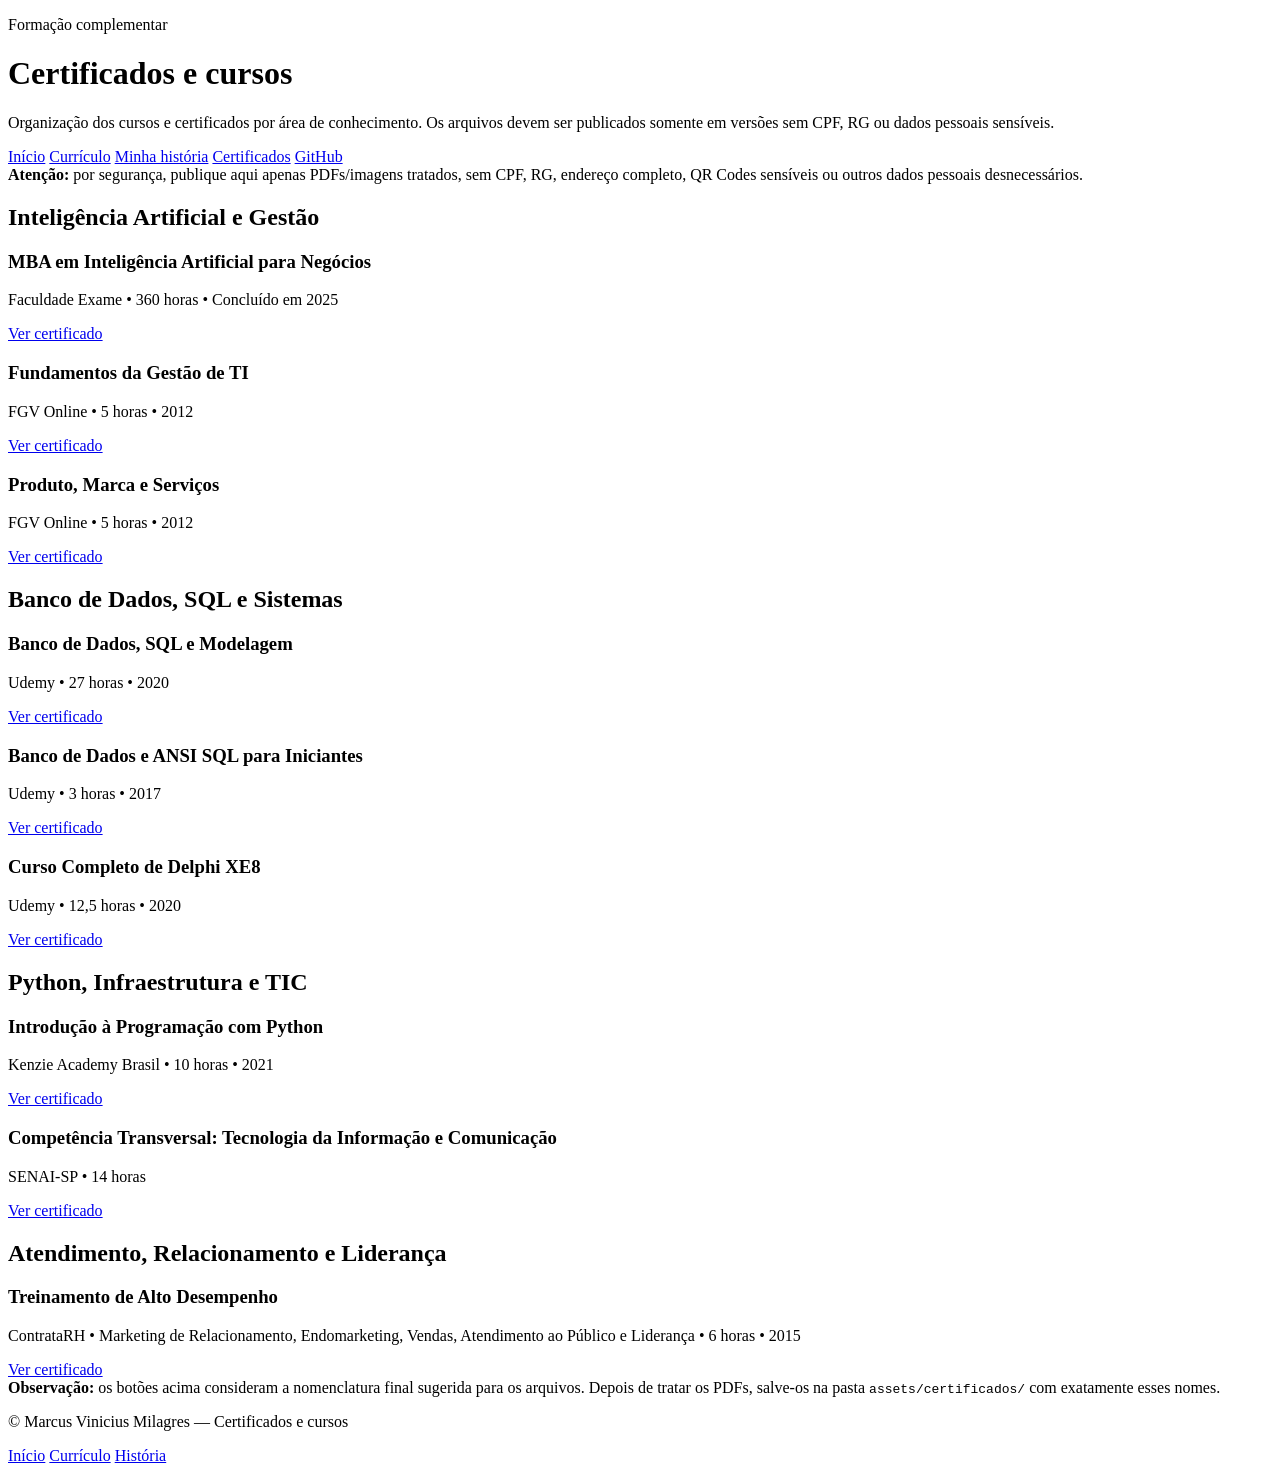
==== certificados.html @ ec6087a5 "Atualiza site profissional com currículo, história e certificados Atualiza site profissional com cur" ====
<!DOCTYPE html>
<html lang="pt-BR">
<head>
  <meta charset="UTF-8">
  <meta name="viewport" content="width=device-width, initial-scale=1.0">
  <title>Certificados e Cursos | Marcus Vinicius Milagres</title>
  <meta name="description" content="Certificados e cursos de Marcus Vinicius Milagres em Inteligência Artificial, Banco de Dados, SQL, Python, Delphi, TIC, Gestão de TI e Negócios.">
  <link rel="preconnect" href="https://fonts.gstatic.com">
  <link href="https://fonts.googleapis.com/css2?family=Open+Sans:wght@400;600;700;800&display=swap" rel="stylesheet">
  <link rel="stylesheet" href="./assets/css/style.css">
</head>
<body>
  <header class="page-header">
    <div class="container">
      <p class="eyebrow">Formação complementar</p>
      <h1>Certificados e cursos</h1>
      <p>
        Organização dos cursos e certificados por área de conhecimento. Os arquivos devem ser publicados
        somente em versões sem CPF, RG ou dados pessoais sensíveis.
      </p>
    </div>
  </header>

  <nav class="main-nav">
    <div class="container nav-content">
      <a href="./index.html">Início</a>
      <a href="./curriculo.html">Currículo</a>
      <a href="./historia.html">Minha história</a>
      <a href="./certificados.html">Certificados</a>
      <a href="https://github.com/ViniMilagres">GitHub</a>
    </div>
  </nav>

  <main>
    <section class="section">
      <div class="container">
        <div class="notice">
          <strong>Atenção:</strong> por segurança, publique aqui apenas PDFs/imagens tratados, sem CPF, RG,
          endereço completo, QR Codes sensíveis ou outros dados pessoais desnecessários.
        </div>

        <h2>Inteligência Artificial e Gestão</h2>
        <div class="cards-grid certificates-grid">
          <article class="card certificate-card">
            <h3>MBA em Inteligência Artificial para Negócios</h3>
            <p>Faculdade Exame • 360 horas • Concluído em 2025</p>
            <a class="btn btn-small" href="./assets/certificados/mba-inteligencia-artificial-negocios.pdf">Ver certificado</a>
          </article>

          <article class="card certificate-card">
            <h3>Fundamentos da Gestão de TI</h3>
            <p>FGV Online • 5 horas • 2012</p>
            <a class="btn btn-small" href="./assets/certificados/fundamentos-gestao-ti-fgv.pdf">Ver certificado</a>
          </article>

          <article class="card certificate-card">
            <h3>Produto, Marca e Serviços</h3>
            <p>FGV Online • 5 horas • 2012</p>
            <a class="btn btn-small" href="./assets/certificados/produto-marca-servicos-fgv.pdf">Ver certificado</a>
          </article>
        </div>

        <h2 class="mt-large">Banco de Dados, SQL e Sistemas</h2>
        <div class="cards-grid certificates-grid">
          <article class="card certificate-card">
            <h3>Banco de Dados, SQL e Modelagem</h3>
            <p>Udemy • 27 horas • 2020</p>
            <a class="btn btn-small" href="./assets/certificados/banco-de-dados-sql-modelagem.pdf">Ver certificado</a>
          </article>

          <article class="card certificate-card">
            <h3>Banco de Dados e ANSI SQL para Iniciantes</h3>
            <p>Udemy • 3 horas • 2017</p>
            <a class="btn btn-small" href="./assets/certificados/banco-de-dados-ansi-sql-iniciantes.pdf">Ver certificado</a>
          </article>

          <article class="card certificate-card">
            <h3>Curso Completo de Delphi XE8</h3>
            <p>Udemy • 12,5 horas • 2020</p>
            <a class="btn btn-small" href="./assets/certificados/delphi-xe8.pdf">Ver certificado</a>
          </article>
        </div>

        <h2 class="mt-large">Python, Infraestrutura e TIC</h2>
        <div class="cards-grid certificates-grid">
          <article class="card certificate-card">
            <h3>Introdução à Programação com Python</h3>
            <p>Kenzie Academy Brasil • 10 horas • 2021</p>
            <a class="btn btn-small" href="./assets/certificados/introducao-python-kenzie.pdf">Ver certificado</a>
          </article>

          <article class="card certificate-card">
            <h3>Competência Transversal: Tecnologia da Informação e Comunicação</h3>
            <p>SENAI-SP • 14 horas</p>
            <a class="btn btn-small" href="./assets/certificados/tic-senai-sp.pdf">Ver certificado</a>
          </article>
        </div>

        <h2 class="mt-large">Atendimento, Relacionamento e Liderança</h2>
        <div class="cards-grid certificates-grid">
          <article class="card certificate-card">
            <h3>Treinamento de Alto Desempenho</h3>
            <p>ContrataRH • Marketing de Relacionamento, Endomarketing, Vendas, Atendimento ao Público e Liderança • 6 horas • 2015</p>
            <a class="btn btn-small" href="./assets/certificados/treinamento-alto-desempenho-contratarh.pdf">Ver certificado</a>
          </article>
        </div>

        <div class="notice notice-secondary">
          <strong>Observação:</strong> os botões acima consideram a nomenclatura final sugerida para os arquivos.
          Depois de tratar os PDFs, salve-os na pasta <code>assets/certificados/</code> com exatamente esses nomes.
        </div>
      </div>
    </section>
  </main>

  <footer class="site-footer">
    <div class="container footer-grid">
      <p>© Marcus Vinicius Milagres — Certificados e cursos</p>
      <div>
        <a href="./index.html">Início</a>
        <a href="./curriculo.html">Currículo</a>
        <a href="./historia.html">História</a>
      </div>
    </div>
  </footer>
</body>
</html>
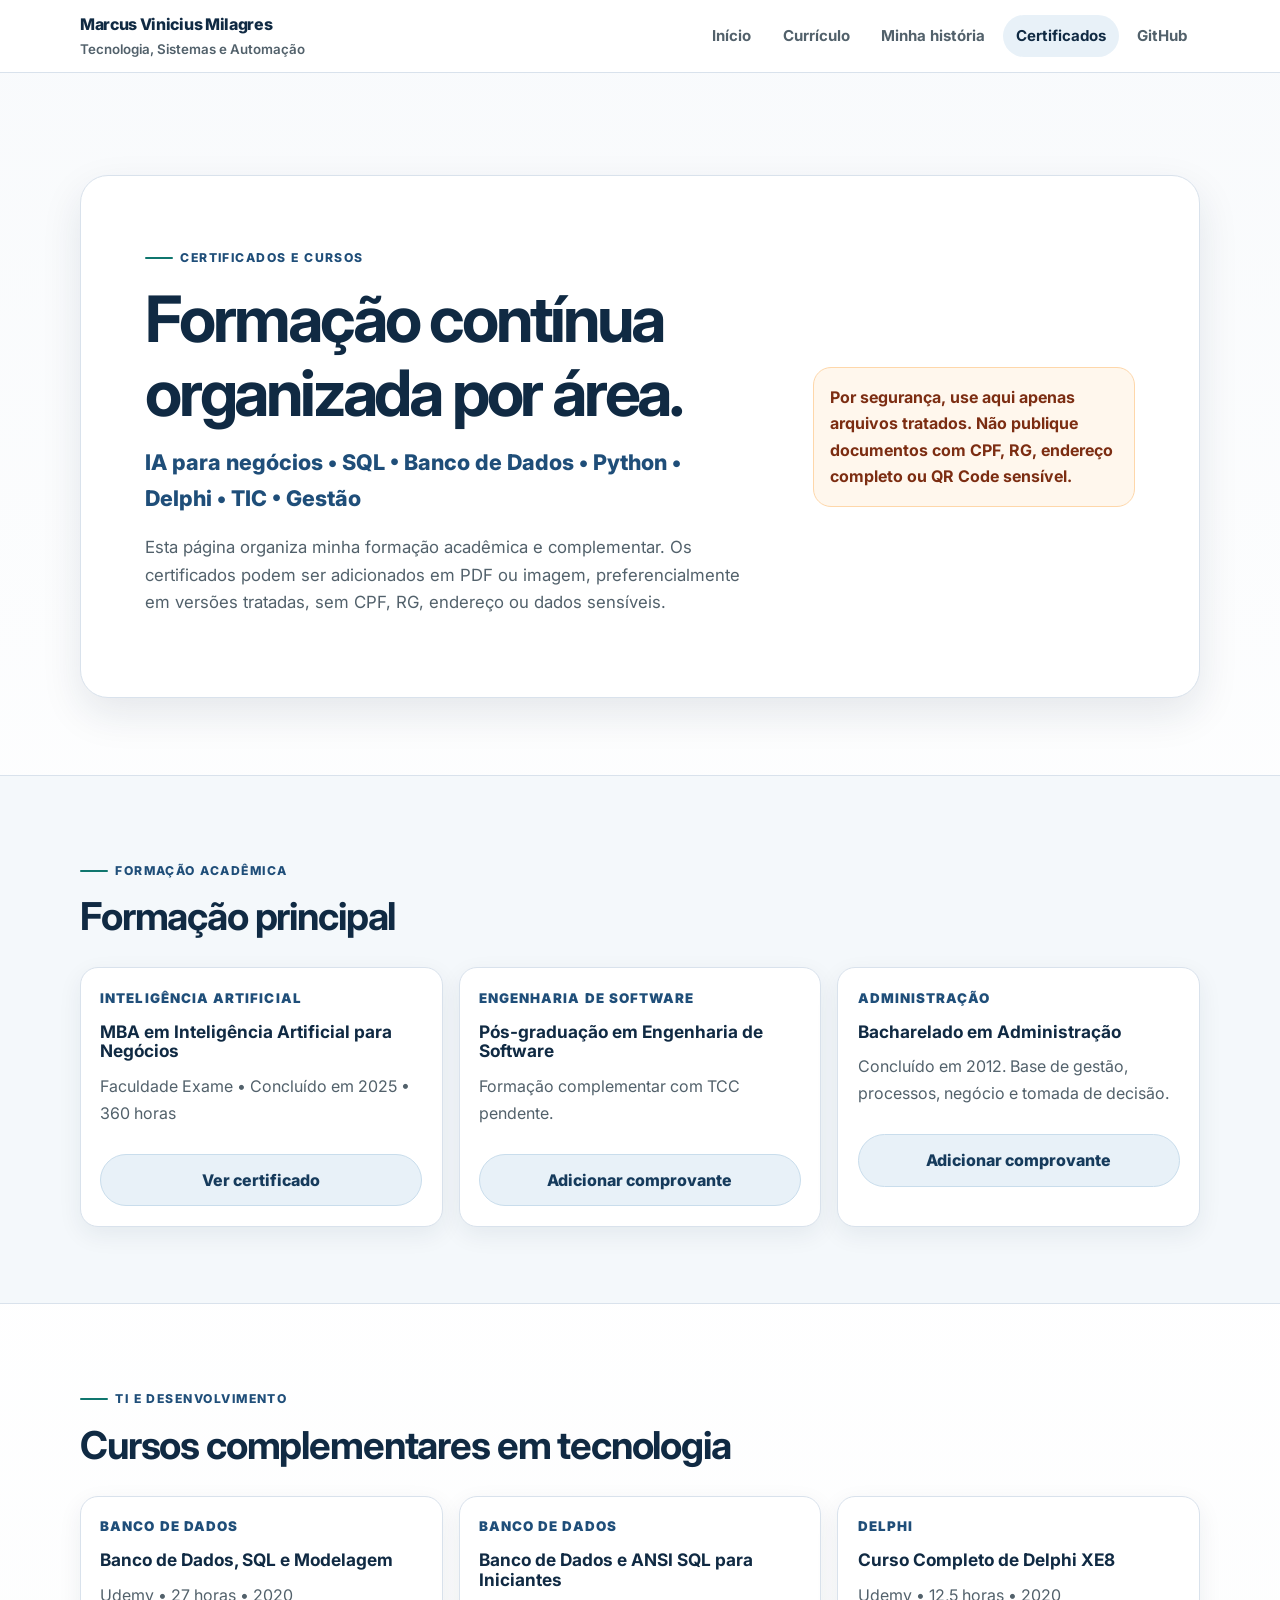
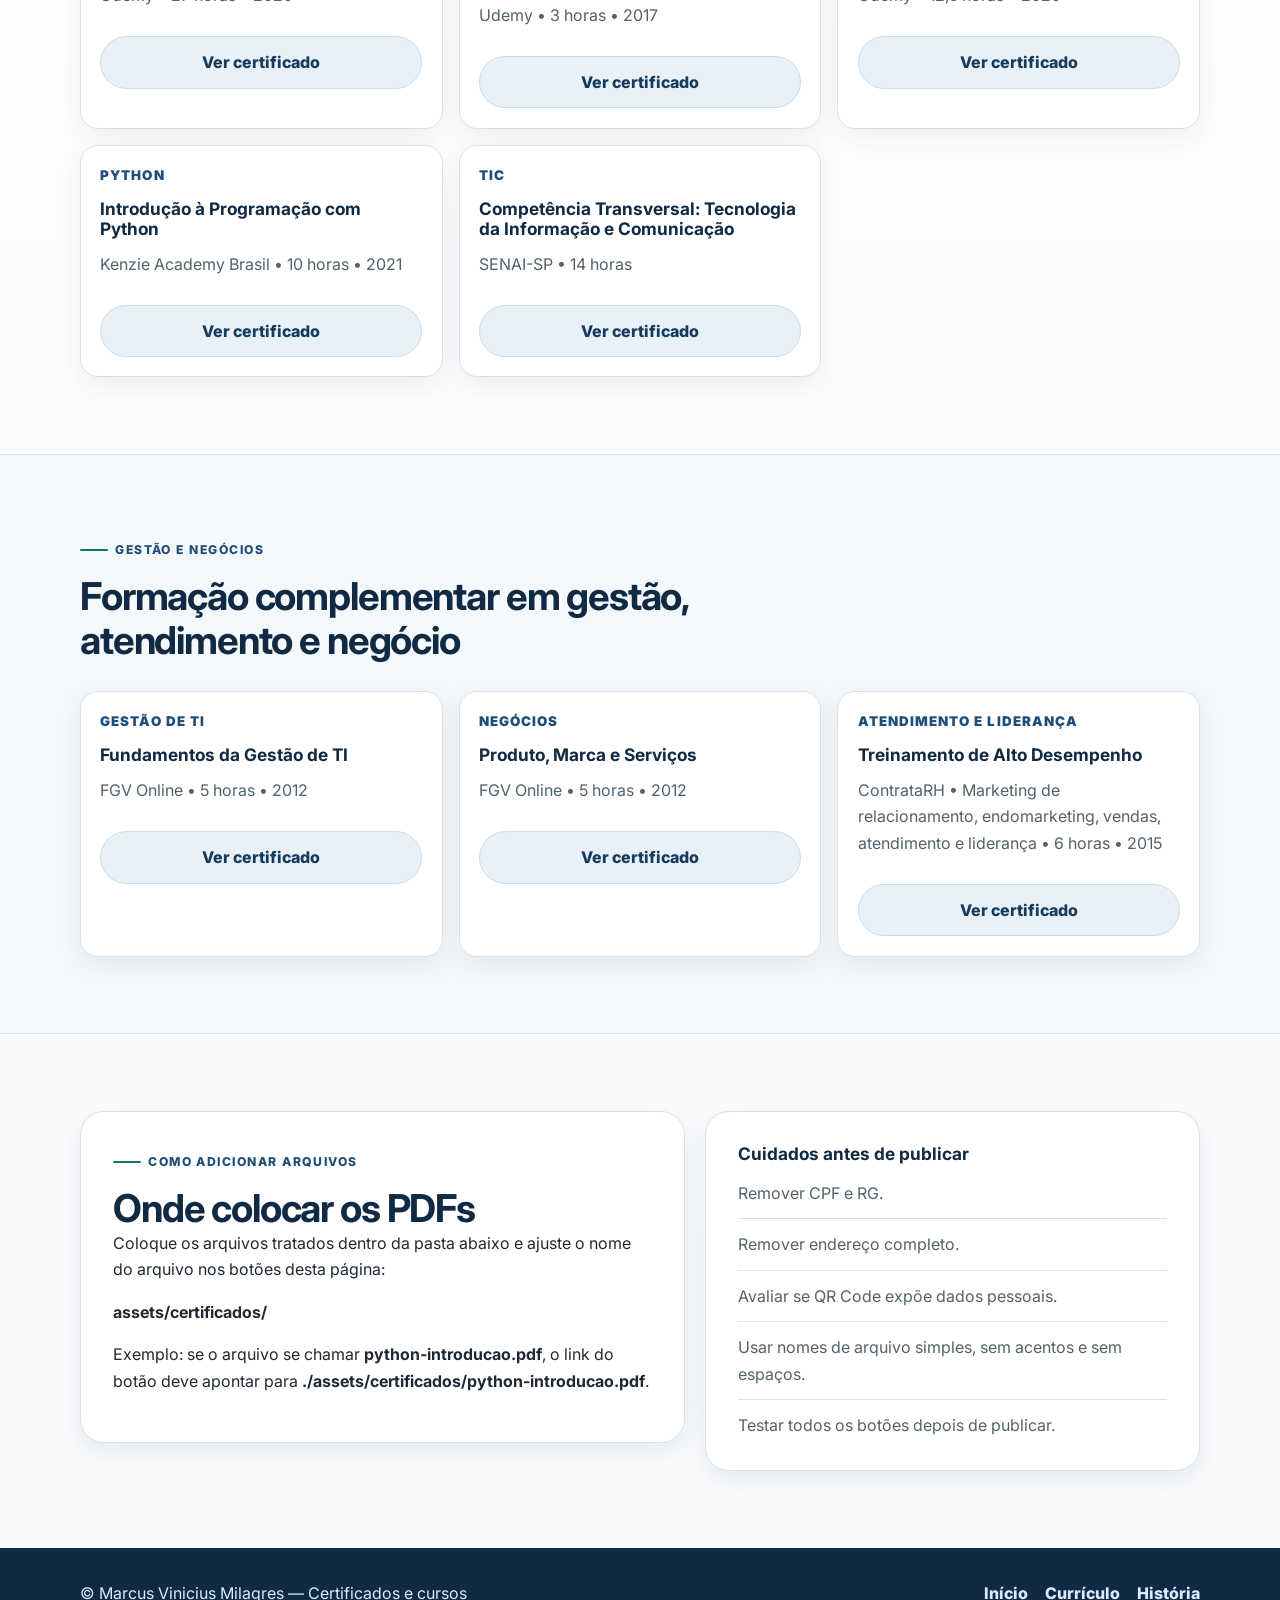
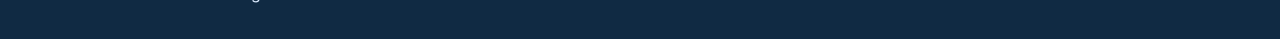
==== commit b0ce4784: "Melhora visual responsivo do site profissional Melhora visual responsivo do site profissional" ====
--- a/certificados.html
+++ b/certificados.html
@@ -4,116 +4,186 @@
   <meta charset="UTF-8">
   <meta name="viewport" content="width=device-width, initial-scale=1.0">
   <title>Certificados e Cursos | Marcus Vinicius Milagres</title>
-  <meta name="description" content="Certificados e cursos de Marcus Vinicius Milagres em Inteligência Artificial, Banco de Dados, SQL, Python, Delphi, TIC, Gestão de TI e Negócios.">
-  <link rel="preconnect" href="https://fonts.gstatic.com">
-  <link href="https://fonts.googleapis.com/css2?family=Open+Sans:wght@400;600;700;800&display=swap" rel="stylesheet">
+  <meta name="description" content="Certificados e cursos de Marcus Vinicius Milagres em IA, banco de dados, SQL, Python, Delphi, TIC, gestão e negócios.">
+  <link rel="preconnect" href="https://fonts.googleapis.com">
+  <link rel="preconnect" href="https://fonts.gstatic.com" crossorigin>
+  <link href="https://fonts.googleapis.com/css2?family=Inter:wght@400;500;600;700;800;900&display=swap" rel="stylesheet">
   <link rel="stylesheet" href="./assets/css/style.css">
 </head>
 <body>
-  <header class="page-header">
-    <div class="container">
-      <p class="eyebrow">Formação complementar</p>
-      <h1>Certificados e cursos</h1>
-      <p>
-        Organização dos cursos e certificados por área de conhecimento. Os arquivos devem ser publicados
-        somente em versões sem CPF, RG ou dados pessoais sensíveis.
-      </p>
+  <header class="topbar">
+    <div class="container navbar">
+      <a class="brand" href="./index.html">
+        Marcus Vinicius Milagres
+        <small>Tecnologia, Sistemas e Automação</small>
+      </a>
+      <nav class="nav-links" aria-label="Menu principal">
+        <a href="./index.html">Início</a>
+        <a href="./curriculo.html">Currículo</a>
+        <a href="./historia.html">Minha história</a>
+        <a class="ativo" href="./certificados.html">Certificados</a>
+        <a href="https://github.com/ViniMilagres">GitHub</a>
+      </nav>
     </div>
   </header>
 
-  <nav class="main-nav">
-    <div class="container nav-content">
-      <a href="./index.html">Início</a>
-      <a href="./curriculo.html">Currículo</a>
-      <a href="./historia.html">Minha história</a>
-      <a href="./certificados.html">Certificados</a>
-      <a href="https://github.com/ViniMilagres">GitHub</a>
-    </div>
-  </nav>
+  <main>
+    <section class="page-hero">
+      <div class="container hero-card">
+        <div>
+          <p class="eyebrow">Certificados e cursos</p>
+          <h1>Formação contínua organizada por área.</h1>
+          <p class="hero-subtitle">IA para negócios • SQL • Banco de Dados • Python • Delphi • TIC • Gestão</p>
+          <p class="hero-text">
+            Esta página organiza minha formação acadêmica e complementar. Os certificados podem ser adicionados em PDF ou imagem,
+            preferencialmente em versões tratadas, sem CPF, RG, endereço ou dados sensíveis.
+          </p>
+        </div>
+        <aside class="note">
+          Por segurança, use aqui apenas arquivos tratados. Não publique documentos com CPF, RG, endereço completo ou QR Code sensível.
+        </aside>
+      </div>
+    </section>
 
-  <main>
+    <section class="section section-muted">
+      <div class="container">
+        <div class="section-head">
+          <p class="eyebrow">Formação acadêmica</p>
+          <h2>Formação principal</h2>
+        </div>
+
+        <div class="certificate-grid">
+          <article class="certificate-card">
+            <small>Inteligência Artificial</small>
+            <h3>MBA em Inteligência Artificial para Negócios</h3>
+            <p>Faculdade Exame • Concluído em 2025 • 360 horas</p>
+            <a class="btn btn-secondary" href="./assets/certificados/mba-inteligencia-artificial.pdf">Ver certificado</a>
+          </article>
+
+          <article class="certificate-card">
+            <small>Engenharia de Software</small>
+            <h3>Pós-graduação em Engenharia de Software</h3>
+            <p>Formação complementar com TCC pendente.</p>
+            <a class="btn btn-secondary" href="#">Adicionar comprovante</a>
+          </article>
+
+          <article class="certificate-card">
+            <small>Administração</small>
+            <h3>Bacharelado em Administração</h3>
+            <p>Concluído em 2012. Base de gestão, processos, negócio e tomada de decisão.</p>
+            <a class="btn btn-secondary" href="#">Adicionar comprovante</a>
+          </article>
+        </div>
+      </div>
+    </section>
+
     <section class="section">
       <div class="container">
-        <div class="notice">
-          <strong>Atenção:</strong> por segurança, publique aqui apenas PDFs/imagens tratados, sem CPF, RG,
-          endereço completo, QR Codes sensíveis ou outros dados pessoais desnecessários.
+        <div class="section-head">
+          <p class="eyebrow">TI e desenvolvimento</p>
+          <h2>Cursos complementares em tecnologia</h2>
         </div>
 
-        <h2>Inteligência Artificial e Gestão</h2>
-        <div class="cards-grid certificates-grid">
-          <article class="card certificate-card">
-            <h3>MBA em Inteligência Artificial para Negócios</h3>
-            <p>Faculdade Exame • 360 horas • Concluído em 2025</p>
-            <a class="btn btn-small" href="./assets/certificados/mba-inteligencia-artificial-negocios.pdf">Ver certificado</a>
+        <div class="certificate-grid">
+          <article class="certificate-card">
+            <small>Banco de Dados</small>
+            <h3>Banco de Dados, SQL e Modelagem</h3>
+            <p>Udemy • 27 horas • 2020</p>
+            <a class="btn btn-secondary" href="./assets/certificados/banco-de-dados-sql-modelagem.pdf">Ver certificado</a>
           </article>
 
-          <article class="card certificate-card">
+          <article class="certificate-card">
+            <small>Banco de Dados</small>
+            <h3>Banco de Dados e ANSI SQL para Iniciantes</h3>
+            <p>Udemy • 3 horas • 2017</p>
+            <a class="btn btn-secondary" href="./assets/certificados/banco-de-dados-ansi-sql.pdf">Ver certificado</a>
+          </article>
+
+          <article class="certificate-card">
+            <small>Delphi</small>
+            <h3>Curso Completo de Delphi XE8</h3>
+            <p>Udemy • 12,5 horas • 2020</p>
+            <a class="btn btn-secondary" href="./assets/certificados/delphi-xe8.pdf">Ver certificado</a>
+          </article>
+
+          <article class="certificate-card">
+            <small>Python</small>
+            <h3>Introdução à Programação com Python</h3>
+            <p>Kenzie Academy Brasil • 10 horas • 2021</p>
+            <a class="btn btn-secondary" href="./assets/certificados/python-introducao.pdf">Ver certificado</a>
+          </article>
+
+          <article class="certificate-card">
+            <small>TIC</small>
+            <h3>Competência Transversal: Tecnologia da Informação e Comunicação</h3>
+            <p>SENAI-SP • 14 horas</p>
+            <a class="btn btn-secondary" href="./assets/certificados/tic-senai.pdf">Ver certificado</a>
+          </article>
+        </div>
+      </div>
+    </section>
+
+    <section class="section section-muted">
+      <div class="container">
+        <div class="section-head">
+          <p class="eyebrow">Gestão e negócios</p>
+          <h2>Formação complementar em gestão, atendimento e negócio</h2>
+        </div>
+
+        <div class="certificate-grid">
+          <article class="certificate-card">
+            <small>Gestão de TI</small>
             <h3>Fundamentos da Gestão de TI</h3>
             <p>FGV Online • 5 horas • 2012</p>
-            <a class="btn btn-small" href="./assets/certificados/fundamentos-gestao-ti-fgv.pdf">Ver certificado</a>
+            <a class="btn btn-secondary" href="./assets/certificados/fundamentos-gestao-ti-fgv.pdf">Ver certificado</a>
           </article>
 
-          <article class="card certificate-card">
+          <article class="certificate-card">
+            <small>Negócios</small>
             <h3>Produto, Marca e Serviços</h3>
             <p>FGV Online • 5 horas • 2012</p>
-            <a class="btn btn-small" href="./assets/certificados/produto-marca-servicos-fgv.pdf">Ver certificado</a>
+            <a class="btn btn-secondary" href="./assets/certificados/produto-marca-servicos-fgv.pdf">Ver certificado</a>
+          </article>
+
+          <article class="certificate-card">
+            <small>Atendimento e liderança</small>
+            <h3>Treinamento de Alto Desempenho</h3>
+            <p>ContrataRH • Marketing de relacionamento, endomarketing, vendas, atendimento e liderança • 6 horas • 2015</p>
+            <a class="btn btn-secondary" href="./assets/certificados/alto-desempenho-contratarh.pdf">Ver certificado</a>
           </article>
         </div>
+      </div>
+    </section>
 
-        <h2 class="mt-large">Banco de Dados, SQL e Sistemas</h2>
-        <div class="cards-grid certificates-grid">
-          <article class="card certificate-card">
-            <h3>Banco de Dados, SQL e Modelagem</h3>
-            <p>Udemy • 27 horas • 2020</p>
-            <a class="btn btn-small" href="./assets/certificados/banco-de-dados-sql-modelagem.pdf">Ver certificado</a>
-          </article>
-
-          <article class="card certificate-card">
-            <h3>Banco de Dados e ANSI SQL para Iniciantes</h3>
-            <p>Udemy • 3 horas • 2017</p>
-            <a class="btn btn-small" href="./assets/certificados/banco-de-dados-ansi-sql-iniciantes.pdf">Ver certificado</a>
-          </article>
-
-          <article class="card certificate-card">
-            <h3>Curso Completo de Delphi XE8</h3>
-            <p>Udemy • 12,5 horas • 2020</p>
-            <a class="btn btn-small" href="./assets/certificados/delphi-xe8.pdf">Ver certificado</a>
-          </article>
+    <section class="section">
+      <div class="container grid-2">
+        <div class="resume-panel">
+          <p class="eyebrow">Como adicionar arquivos</p>
+          <h2>Onde colocar os PDFs</h2>
+          <p>
+            Coloque os arquivos tratados dentro da pasta abaixo e ajuste o nome do arquivo nos botões desta página:
+          </p>
+          <p><strong>assets/certificados/</strong></p>
+          <p>
+            Exemplo: se o arquivo se chamar <strong>python-introducao.pdf</strong>, o link do botão deve apontar para
+            <strong>./assets/certificados/python-introducao.pdf</strong>.
+          </p>
         </div>
-
-        <h2 class="mt-large">Python, Infraestrutura e TIC</h2>
-        <div class="cards-grid certificates-grid">
-          <article class="card certificate-card">
-            <h3>Introdução à Programação com Python</h3>
-            <p>Kenzie Academy Brasil • 10 horas • 2021</p>
-            <a class="btn btn-small" href="./assets/certificados/introducao-python-kenzie.pdf">Ver certificado</a>
-          </article>
-
-          <article class="card certificate-card">
-            <h3>Competência Transversal: Tecnologia da Informação e Comunicação</h3>
-            <p>SENAI-SP • 14 horas</p>
-            <a class="btn btn-small" href="./assets/certificados/tic-senai-sp.pdf">Ver certificado</a>
-          </article>
-        </div>
-
-        <h2 class="mt-large">Atendimento, Relacionamento e Liderança</h2>
-        <div class="cards-grid certificates-grid">
-          <article class="card certificate-card">
-            <h3>Treinamento de Alto Desempenho</h3>
-            <p>ContrataRH • Marketing de Relacionamento, Endomarketing, Vendas, Atendimento ao Público e Liderança • 6 horas • 2015</p>
-            <a class="btn btn-small" href="./assets/certificados/treinamento-alto-desempenho-contratarh.pdf">Ver certificado</a>
-          </article>
-        </div>
-
-        <div class="notice notice-secondary">
-          <strong>Observação:</strong> os botões acima consideram a nomenclatura final sugerida para os arquivos.
-          Depois de tratar os PDFs, salve-os na pasta <code>assets/certificados/</code> com exatamente esses nomes.
-        </div>
+        <aside class="resume-panel">
+          <h3>Cuidados antes de publicar</h3>
+          <ul class="info-list" style="margin-top: 1rem;">
+            <li>Remover CPF e RG.</li>
+            <li>Remover endereço completo.</li>
+            <li>Avaliar se QR Code expõe dados pessoais.</li>
+            <li>Usar nomes de arquivo simples, sem acentos e sem espaços.</li>
+            <li>Testar todos os botões depois de publicar.</li>
+          </ul>
+        </aside>
       </div>
     </section>
   </main>
 
-  <footer class="site-footer">
+  <footer class="footer">
     <div class="container footer-grid">
       <p>© Marcus Vinicius Milagres — Certificados e cursos</p>
       <div>
--- a/assets/css/style.css
+++ b/assets/css/style.css
@@ -0,0 +1,642 @@
+:root {
+  --azul-900: #102a43;
+  --azul-800: #163b5c;
+  --azul-700: #1f4e79;
+  --azul-100: #e8f1f8;
+  --azul-050: #f4f8fb;
+  --cinza-900: #1f2933;
+  --cinza-700: #52616b;
+  --cinza-500: #7b8794;
+  --cinza-200: #d9e2ec;
+  --cinza-100: #eef2f6;
+  --branco: #ffffff;
+  --destaque: #0f766e;
+  --sombra: 0 16px 40px rgba(16, 42, 67, 0.10);
+  --sombra-suave: 0 8px 24px rgba(16, 42, 67, 0.07);
+  --raio: 18px;
+  --largura: 1120px;
+}
+
+* {
+  box-sizing: border-box;
+}
+
+html {
+  scroll-behavior: smooth;
+}
+
+body {
+  margin: 0;
+  font-family: 'Inter', 'Segoe UI', Arial, sans-serif;
+  color: var(--cinza-900);
+  background: linear-gradient(180deg, #f8fafc 0%, #ffffff 35%, #f7f9fb 100%);
+  line-height: 1.65;
+}
+
+a {
+  color: var(--azul-700);
+  text-decoration: none;
+}
+
+a:hover {
+  text-decoration: underline;
+}
+
+p {
+  margin: 0 0 1rem;
+}
+
+h1, h2, h3, h4 {
+  margin: 0;
+  line-height: 1.15;
+  color: var(--azul-900);
+}
+
+h1 {
+  font-size: clamp(2rem, 5vw, 4.1rem);
+  letter-spacing: -0.05em;
+}
+
+h2 {
+  font-size: clamp(1.45rem, 3vw, 2.4rem);
+  letter-spacing: -0.03em;
+}
+
+h3 {
+  font-size: 1.08rem;
+}
+
+ul {
+  margin: 0;
+  padding: 0;
+}
+
+li {
+  list-style: none;
+}
+
+.container {
+  width: min(var(--largura), calc(100% - 32px));
+  margin: 0 auto;
+}
+
+.topbar {
+  position: sticky;
+  top: 0;
+  z-index: 10;
+  backdrop-filter: blur(14px);
+  background: rgba(255, 255, 255, 0.92);
+  border-bottom: 1px solid var(--cinza-200);
+}
+
+.navbar {
+  display: flex;
+  align-items: center;
+  justify-content: space-between;
+  gap: 1rem;
+  min-height: 72px;
+}
+
+.brand {
+  display: inline-flex;
+  flex-direction: column;
+  gap: 2px;
+  font-weight: 800;
+  color: var(--azul-900);
+  letter-spacing: -0.02em;
+}
+
+.brand small {
+  font-weight: 600;
+  color: var(--cinza-700);
+  letter-spacing: 0;
+}
+
+.nav-links {
+  display: flex;
+  flex-wrap: wrap;
+  align-items: center;
+  justify-content: flex-end;
+  gap: 0.35rem;
+}
+
+.nav-links a {
+  padding: 0.55rem 0.8rem;
+  border-radius: 999px;
+  color: var(--cinza-700);
+  font-weight: 700;
+  font-size: 0.94rem;
+}
+
+.nav-links a:hover,
+.nav-links a.ativo {
+  color: var(--azul-900);
+  background: var(--azul-100);
+  text-decoration: none;
+}
+
+.hero,
+.page-hero {
+  padding: clamp(3.8rem, 8vw, 7.5rem) 0 clamp(2.5rem, 6vw, 5.5rem);
+}
+
+.hero-card {
+  display: grid;
+  grid-template-columns: 1.5fr 0.8fr;
+  gap: clamp(1.5rem, 5vw, 4rem);
+  align-items: center;
+  background: var(--branco);
+  border: 1px solid var(--cinza-200);
+  border-radius: 28px;
+  padding: clamp(1.5rem, 5vw, 4rem);
+  box-shadow: var(--sombra);
+}
+
+.eyebrow {
+  display: inline-flex;
+  align-items: center;
+  gap: 0.45rem;
+  color: var(--azul-700);
+  font-weight: 800;
+  text-transform: uppercase;
+  letter-spacing: 0.12em;
+  font-size: 0.76rem;
+  margin: 0 0 0.85rem;
+}
+
+.eyebrow::before {
+  content: '';
+  width: 28px;
+  height: 2px;
+  background: var(--destaque);
+  border-radius: 10px;
+}
+
+.hero-subtitle {
+  margin: 1rem 0 1.1rem;
+  color: var(--azul-700);
+  font-weight: 800;
+  font-size: clamp(1.05rem, 2vw, 1.35rem);
+}
+
+.hero-text {
+  max-width: 720px;
+  color: var(--cinza-700);
+  font-size: 1.05rem;
+}
+
+.actions {
+  display: flex;
+  flex-wrap: wrap;
+  gap: 0.75rem;
+  margin-top: 1.6rem;
+}
+
+.btn {
+  display: inline-flex;
+  align-items: center;
+  justify-content: center;
+  min-height: 44px;
+  padding: 0.75rem 1.05rem;
+  border-radius: 999px;
+  border: 1px solid transparent;
+  font-weight: 800;
+  transition: transform 0.2s ease, box-shadow 0.2s ease, background 0.2s ease;
+}
+
+.btn:hover {
+  transform: translateY(-2px);
+  text-decoration: none;
+}
+
+.btn-primary {
+  color: var(--branco);
+  background: var(--azul-700);
+  box-shadow: 0 10px 18px rgba(31, 78, 121, 0.20);
+}
+
+.btn-primary:hover {
+  background: var(--azul-800);
+}
+
+.btn-secondary {
+  color: var(--azul-800);
+  background: var(--azul-100);
+  border-color: #c9ddec;
+}
+
+.hero-side {
+  display: grid;
+  gap: 1rem;
+}
+
+.metric-card,
+.contact-card,
+.soft-card {
+  background: var(--azul-050);
+  border: 1px solid var(--cinza-200);
+  border-radius: var(--raio);
+  padding: 1.2rem;
+}
+
+.metric-card strong {
+  display: block;
+  color: var(--azul-900);
+  font-size: 1.8rem;
+  line-height: 1;
+  margin-bottom: 0.4rem;
+}
+
+.metric-card span,
+.contact-card span,
+.soft-card span {
+  color: var(--cinza-700);
+  font-weight: 600;
+}
+
+.section {
+  padding: clamp(2.8rem, 6vw, 5rem) 0;
+}
+
+.section-muted {
+  background: var(--azul-050);
+  border-top: 1px solid var(--cinza-200);
+  border-bottom: 1px solid var(--cinza-200);
+}
+
+.section-head {
+  max-width: 780px;
+  margin-bottom: 1.8rem;
+}
+
+.section-head p:not(.eyebrow) {
+  color: var(--cinza-700);
+  margin-top: 0.85rem;
+}
+
+.grid,
+.cards-grid {
+  display: grid;
+  grid-template-columns: repeat(4, minmax(0, 1fr));
+  gap: 1rem;
+}
+
+.grid-2 {
+  display: grid;
+  grid-template-columns: 1.1fr 0.9fr;
+  gap: 1.2rem;
+  align-items: start;
+}
+
+.card {
+  background: var(--branco);
+  border: 1px solid var(--cinza-200);
+  border-radius: var(--raio);
+  padding: 1.25rem;
+  box-shadow: var(--sombra-suave);
+}
+
+.card h3 {
+  margin-bottom: 0.65rem;
+}
+
+.card p,
+.card li {
+  color: var(--cinza-700);
+}
+
+.card ul {
+  display: grid;
+  gap: 0.55rem;
+}
+
+.card li {
+  position: relative;
+  padding-left: 1.05rem;
+}
+
+.card li::before {
+  content: '•';
+  position: absolute;
+  left: 0;
+  color: var(--destaque);
+  font-weight: 900;
+}
+
+.tags {
+  display: flex;
+  flex-wrap: wrap;
+  gap: 0.5rem;
+}
+
+.tag,
+.tags span {
+  display: inline-flex;
+  align-items: center;
+  padding: 0.45rem 0.68rem;
+  border-radius: 999px;
+  background: var(--azul-100);
+  color: var(--azul-800);
+  border: 1px solid #c9ddec;
+  font-size: 0.88rem;
+  font-weight: 800;
+}
+
+.resume-panel {
+  background: var(--branco);
+  border: 1px solid var(--cinza-200);
+  border-radius: 24px;
+  padding: clamp(1.25rem, 3vw, 2rem);
+  box-shadow: var(--sombra-suave);
+}
+
+.info-list {
+  display: grid;
+  gap: 0.75rem;
+}
+
+.info-list li {
+  padding-bottom: 0.75rem;
+  border-bottom: 1px solid var(--cinza-200);
+  color: var(--cinza-700);
+}
+
+.info-list li:last-child {
+  border-bottom: 0;
+  padding-bottom: 0;
+}
+
+.experience-list {
+  display: grid;
+  gap: 0.85rem;
+}
+
+details.experience {
+  background: var(--branco);
+  border: 1px solid var(--cinza-200);
+  border-radius: var(--raio);
+  overflow: hidden;
+  box-shadow: var(--sombra-suave);
+}
+
+details.experience summary {
+  display: grid;
+  grid-template-columns: 1fr auto;
+  gap: 1rem;
+  align-items: center;
+  padding: 1.1rem 1.25rem;
+  cursor: pointer;
+  list-style: none;
+}
+
+details.experience summary::-webkit-details-marker {
+  display: none;
+}
+
+details.experience summary::after {
+  content: '+';
+  display: grid;
+  place-items: center;
+  width: 32px;
+  height: 32px;
+  border-radius: 50%;
+  color: var(--azul-700);
+  background: var(--azul-100);
+  font-weight: 900;
+}
+
+details.experience[open] summary::after {
+  content: '–';
+}
+
+.exp-title {
+  display: grid;
+  gap: 0.25rem;
+}
+
+.exp-title strong {
+  color: var(--azul-900);
+  font-size: 1.05rem;
+}
+
+.exp-title span {
+  color: var(--cinza-700);
+  font-size: 0.92rem;
+  font-weight: 700;
+}
+
+.exp-content {
+  padding: 0 1.25rem 1.25rem;
+  color: var(--cinza-700);
+}
+
+.exp-content ul {
+  display: grid;
+  gap: 0.45rem;
+  margin-top: 0.8rem;
+}
+
+.exp-content li {
+  position: relative;
+  padding-left: 1.1rem;
+}
+
+.exp-content li::before {
+  content: '✓';
+  color: var(--destaque);
+  position: absolute;
+  left: 0;
+  font-weight: 900;
+}
+
+.timeline {
+  position: relative;
+  display: grid;
+  gap: 1rem;
+}
+
+.timeline-item {
+  background: var(--branco);
+  border: 1px solid var(--cinza-200);
+  border-radius: var(--raio);
+  padding: 1.25rem;
+  box-shadow: var(--sombra-suave);
+}
+
+.timeline-item span {
+  display: inline-flex;
+  margin-bottom: 0.55rem;
+  color: var(--azul-700);
+  font-weight: 800;
+  font-size: 0.9rem;
+}
+
+.story-text {
+  font-size: 1.04rem;
+  color: var(--cinza-700);
+}
+
+.story-text strong {
+  color: var(--azul-900);
+}
+
+.certificate-grid {
+  display: grid;
+  grid-template-columns: repeat(3, minmax(0, 1fr));
+  gap: 1rem;
+}
+
+.certificate-card {
+  display: flex;
+  flex-direction: column;
+  gap: 0.75rem;
+  background: var(--branco);
+  border: 1px solid var(--cinza-200);
+  border-radius: var(--raio);
+  padding: 1.2rem;
+  box-shadow: var(--sombra-suave);
+}
+
+.certificate-card small {
+  color: var(--azul-700);
+  font-weight: 900;
+  text-transform: uppercase;
+  letter-spacing: 0.08em;
+}
+
+.certificate-card p {
+  color: var(--cinza-700);
+}
+
+.profile-mini {
+  display: grid;
+  grid-template-columns: auto 1fr;
+  align-items: center;
+  gap: 1rem;
+  background: var(--branco);
+  border: 1px solid var(--cinza-200);
+  border-radius: 24px;
+  padding: 1.25rem;
+  box-shadow: var(--sombra-suave);
+}
+
+.profile-mini img {
+  width: 72px;
+  height: 72px;
+  border-radius: 50%;
+  object-fit: cover;
+  border: 3px solid var(--azul-100);
+}
+
+.note {
+  background: #fff7ed;
+  border: 1px solid #fed7aa;
+  color: #7c2d12;
+  border-radius: var(--raio);
+  padding: 1rem;
+  font-weight: 700;
+}
+
+.footer {
+  background: var(--azul-900);
+  color: #dbeafe;
+  padding: 2rem 0;
+}
+
+.footer-grid {
+  display: flex;
+  justify-content: space-between;
+  align-items: center;
+  gap: 1rem;
+  flex-wrap: wrap;
+}
+
+.footer a {
+  color: #dbeafe;
+  font-weight: 800;
+  margin-left: 0.8rem;
+}
+
+.footer p {
+  margin: 0;
+}
+
+@media (max-width: 980px) {
+  .hero-card,
+  .grid-2 {
+    grid-template-columns: 1fr;
+  }
+
+  .grid,
+  .cards-grid,
+  .certificate-grid {
+    grid-template-columns: repeat(2, minmax(0, 1fr));
+  }
+}
+
+@media (max-width: 720px) {
+  .container {
+    width: min(100% - 24px, var(--largura));
+  }
+
+  .navbar {
+    align-items: flex-start;
+    flex-direction: column;
+    padding: 0.85rem 0;
+  }
+
+  .nav-links {
+    justify-content: flex-start;
+    width: 100%;
+  }
+
+  .nav-links a {
+    font-size: 0.9rem;
+    padding: 0.5rem 0.65rem;
+  }
+
+  .hero,
+  .page-hero {
+    padding: 2rem 0;
+  }
+
+  .hero-card {
+    padding: 1.25rem;
+    border-radius: 22px;
+  }
+
+  .grid,
+  .cards-grid,
+  .certificate-grid {
+    grid-template-columns: 1fr;
+  }
+
+  .actions {
+    flex-direction: column;
+  }
+
+  .btn {
+    width: 100%;
+  }
+
+  details.experience summary {
+    grid-template-columns: 1fr;
+  }
+
+  details.experience summary::after {
+    display: none;
+  }
+
+  .profile-mini {
+    grid-template-columns: 1fr;
+    text-align: center;
+  }
+
+  .profile-mini img {
+    margin: 0 auto;
+  }
+
+  .footer a {
+    margin: 0 0.8rem 0 0;
+  }
+}
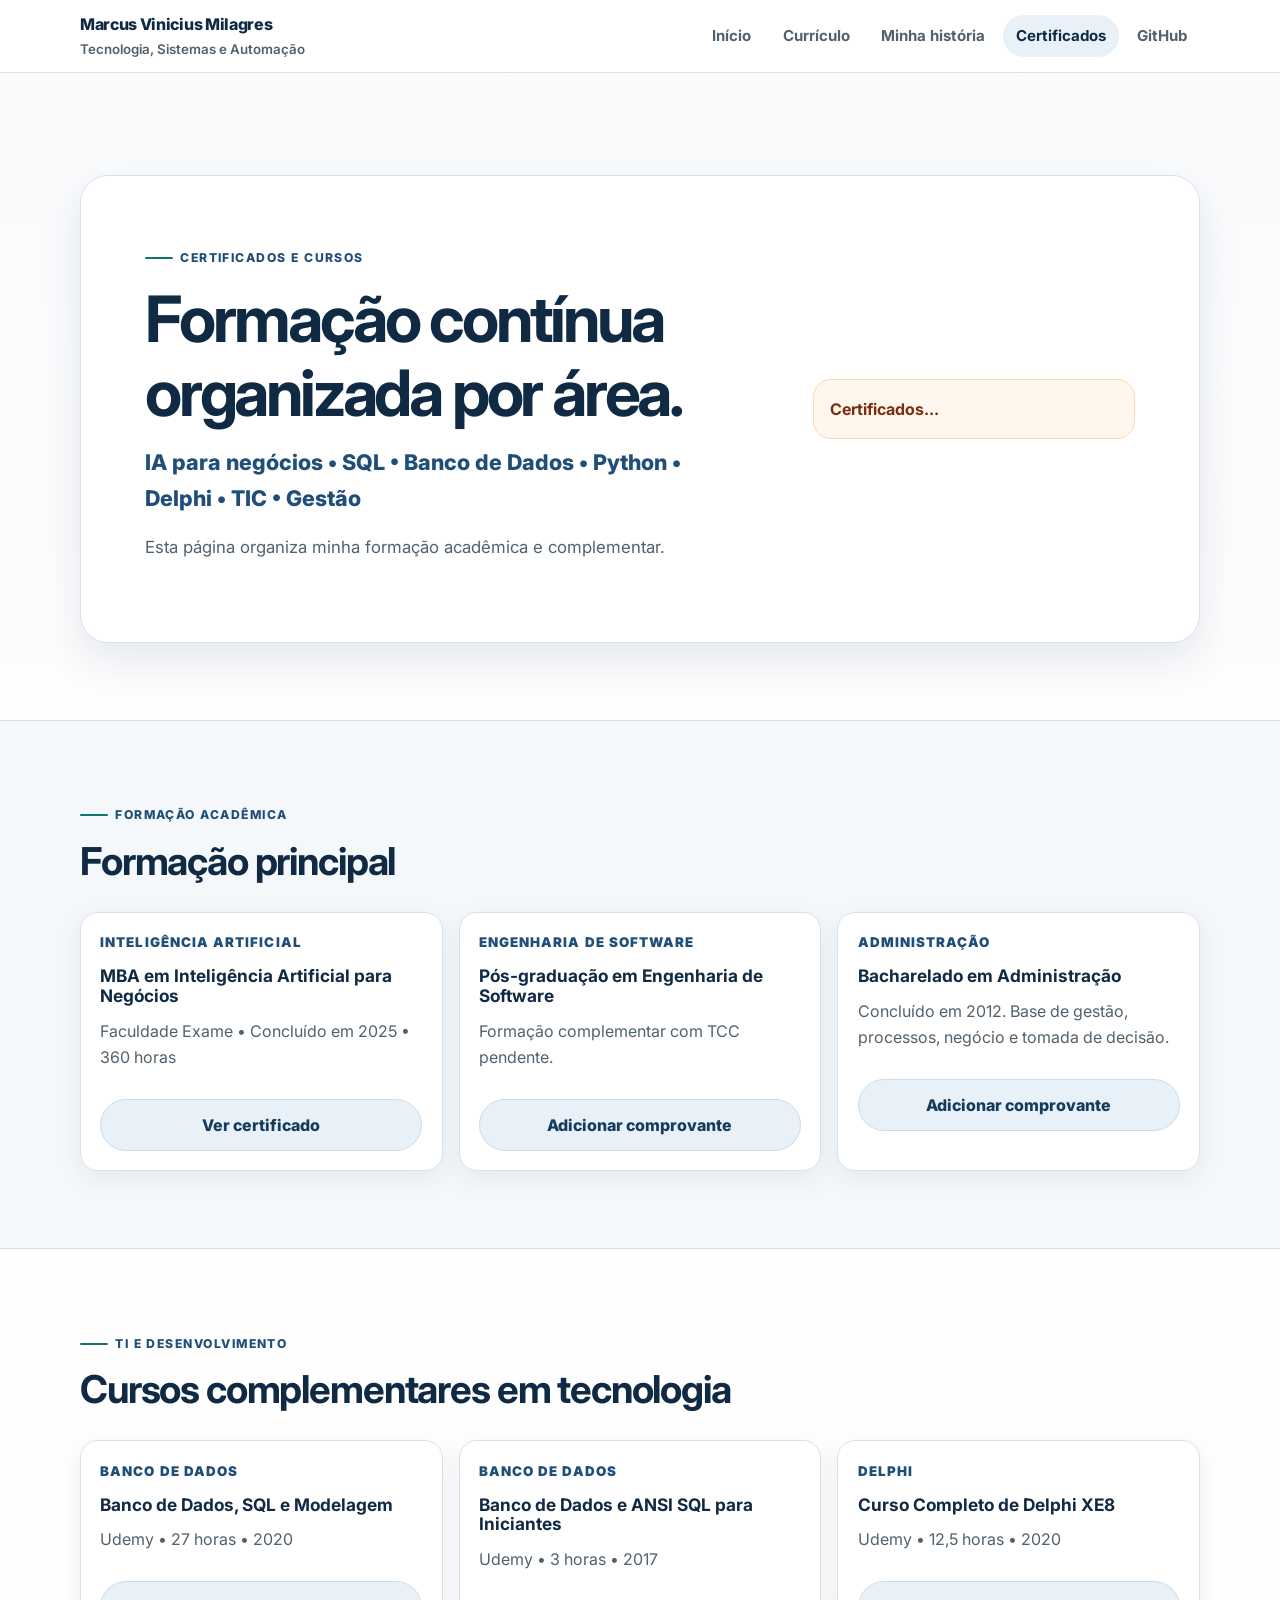
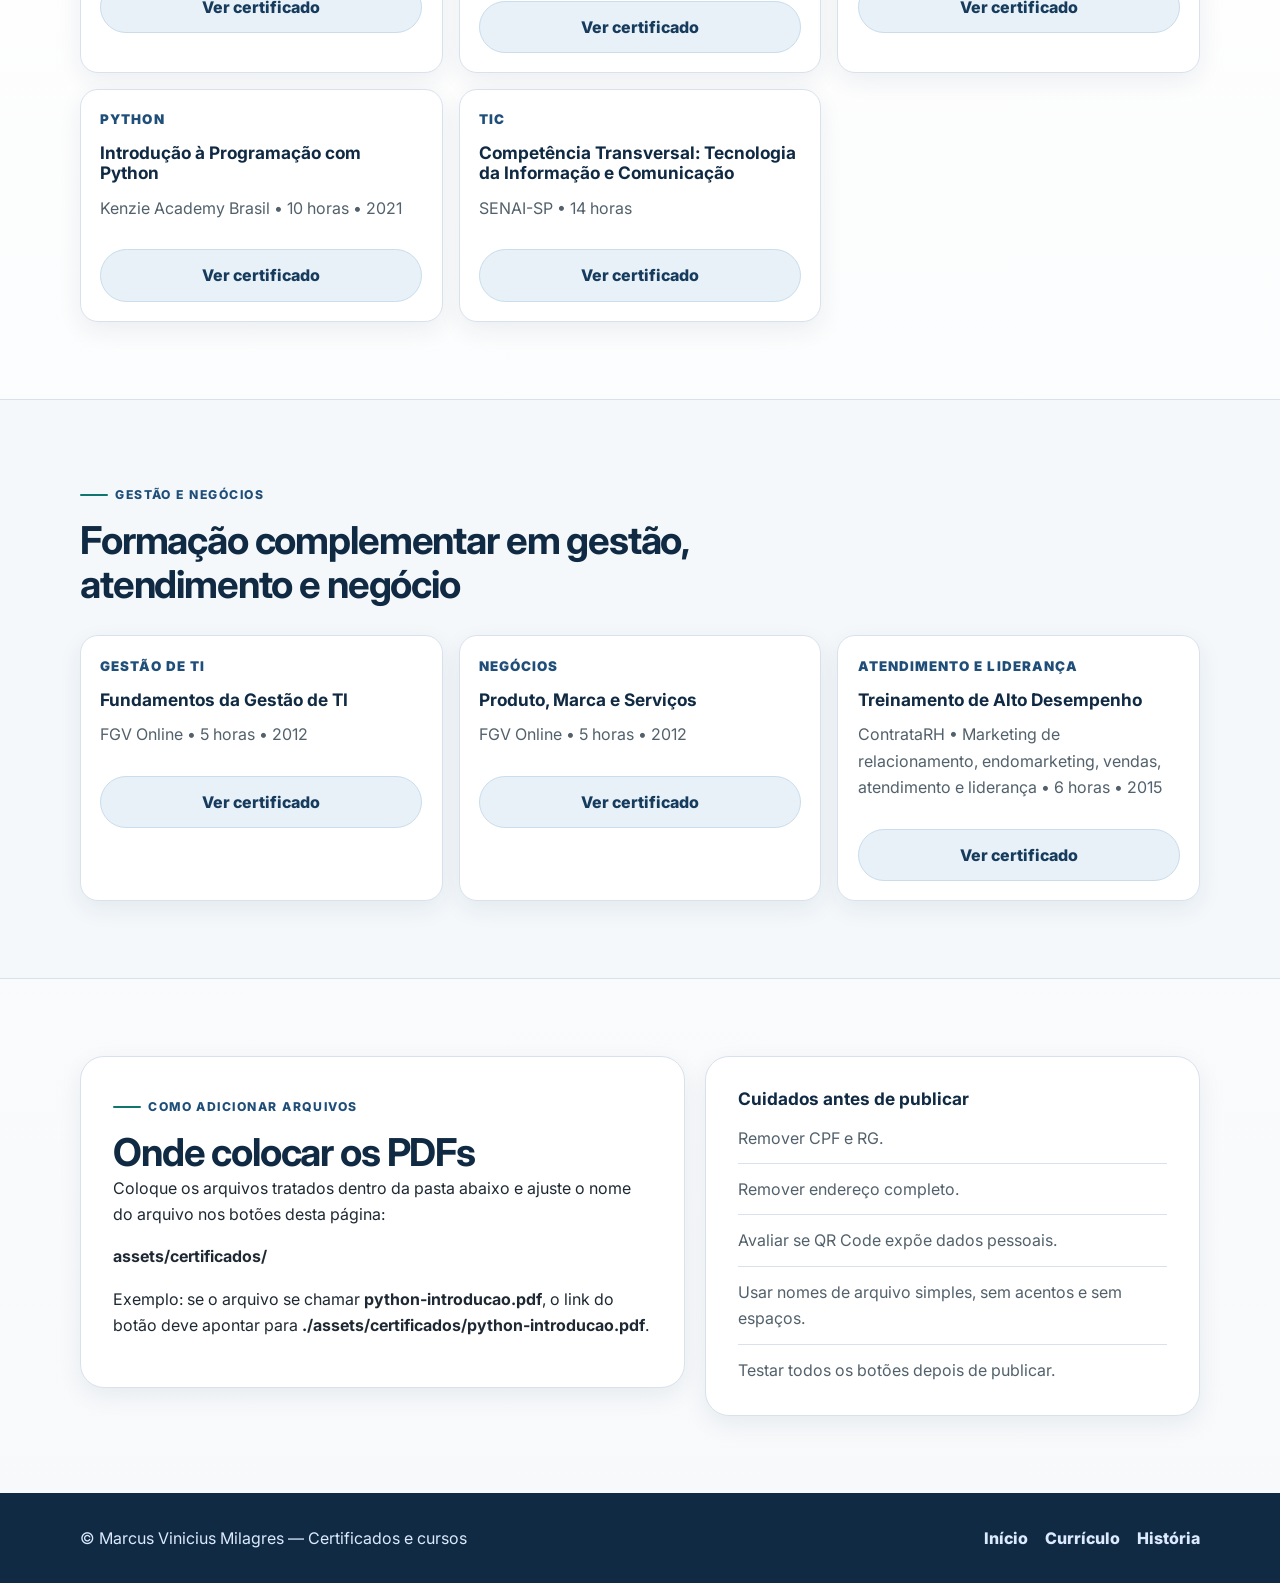
==== commit 35dee04d: "ACERTO Acerto texto dos certificados" ====
--- a/certificados.html
+++ b/certificados.html
@@ -35,12 +35,12 @@
           <h1>Formação contínua organizada por área.</h1>
           <p class="hero-subtitle">IA para negócios • SQL • Banco de Dados • Python • Delphi • TIC • Gestão</p>
           <p class="hero-text">
-            Esta página organiza minha formação acadêmica e complementar. Os certificados podem ser adicionados em PDF ou imagem,
-            preferencialmente em versões tratadas, sem CPF, RG, endereço ou dados sensíveis.
+            Esta página organiza minha formação acadêmica e complementar. 
+            
           </p>
         </div>
         <aside class="note">
-          Por segurança, use aqui apenas arquivos tratados. Não publique documentos com CPF, RG, endereço completo ou QR Code sensível.
+          Certificados...
         </aside>
       </div>
     </section>
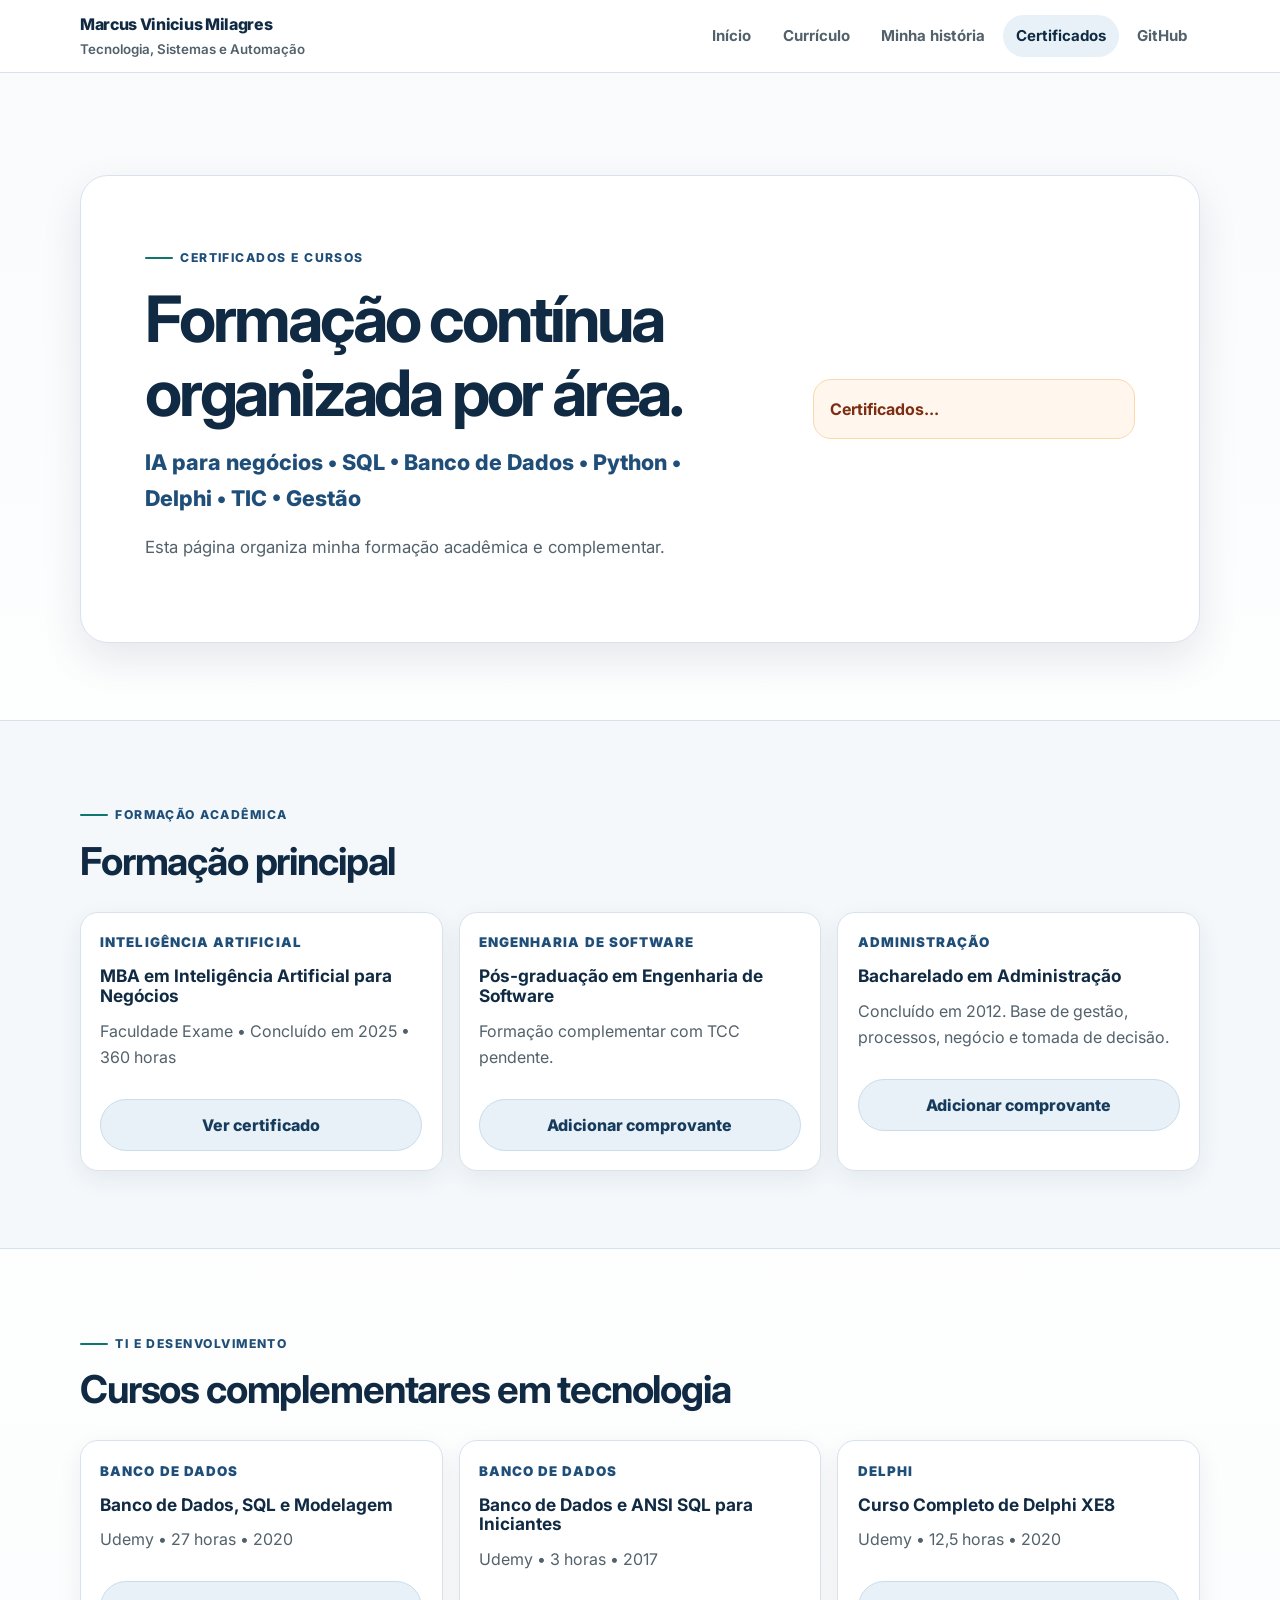
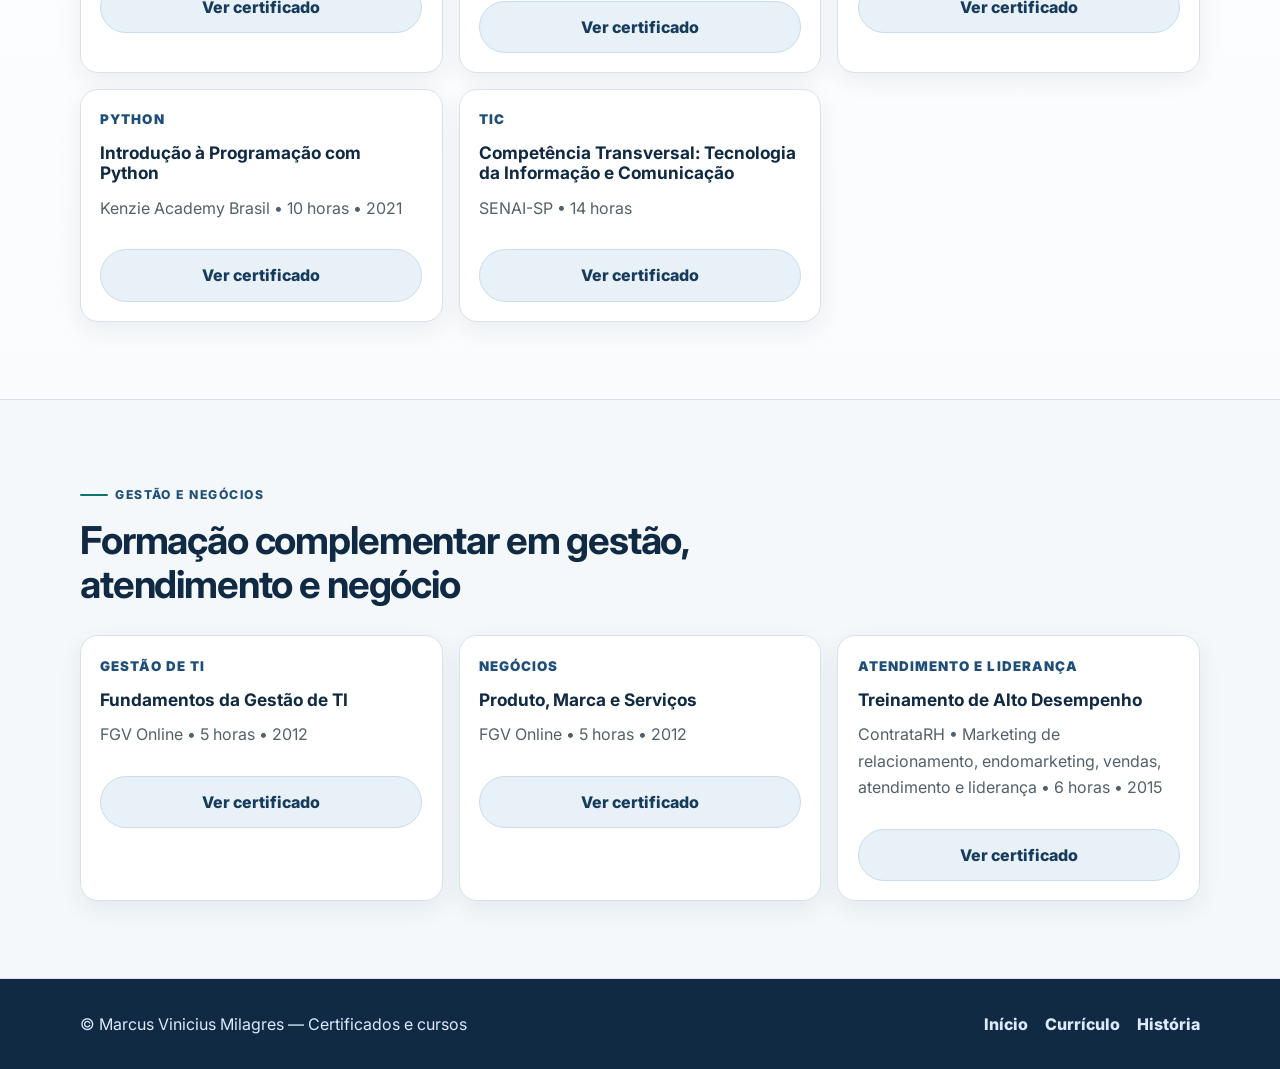
==== commit b215929e: "ACERTO CERTIFICADOS ACERTO CERTIFICADOS" ====
--- a/certificados.html
+++ b/certificados.html
@@ -154,33 +154,7 @@
         </div>
       </div>
     </section>
-
-    <section class="section">
-      <div class="container grid-2">
-        <div class="resume-panel">
-          <p class="eyebrow">Como adicionar arquivos</p>
-          <h2>Onde colocar os PDFs</h2>
-          <p>
-            Coloque os arquivos tratados dentro da pasta abaixo e ajuste o nome do arquivo nos botões desta página:
-          </p>
-          <p><strong>assets/certificados/</strong></p>
-          <p>
-            Exemplo: se o arquivo se chamar <strong>python-introducao.pdf</strong>, o link do botão deve apontar para
-            <strong>./assets/certificados/python-introducao.pdf</strong>.
-          </p>
-        </div>
-        <aside class="resume-panel">
-          <h3>Cuidados antes de publicar</h3>
-          <ul class="info-list" style="margin-top: 1rem;">
-            <li>Remover CPF e RG.</li>
-            <li>Remover endereço completo.</li>
-            <li>Avaliar se QR Code expõe dados pessoais.</li>
-            <li>Usar nomes de arquivo simples, sem acentos e sem espaços.</li>
-            <li>Testar todos os botões depois de publicar.</li>
-          </ul>
-        </aside>
-      </div>
-    </section>
+    
   </main>
 
   <footer class="footer">
